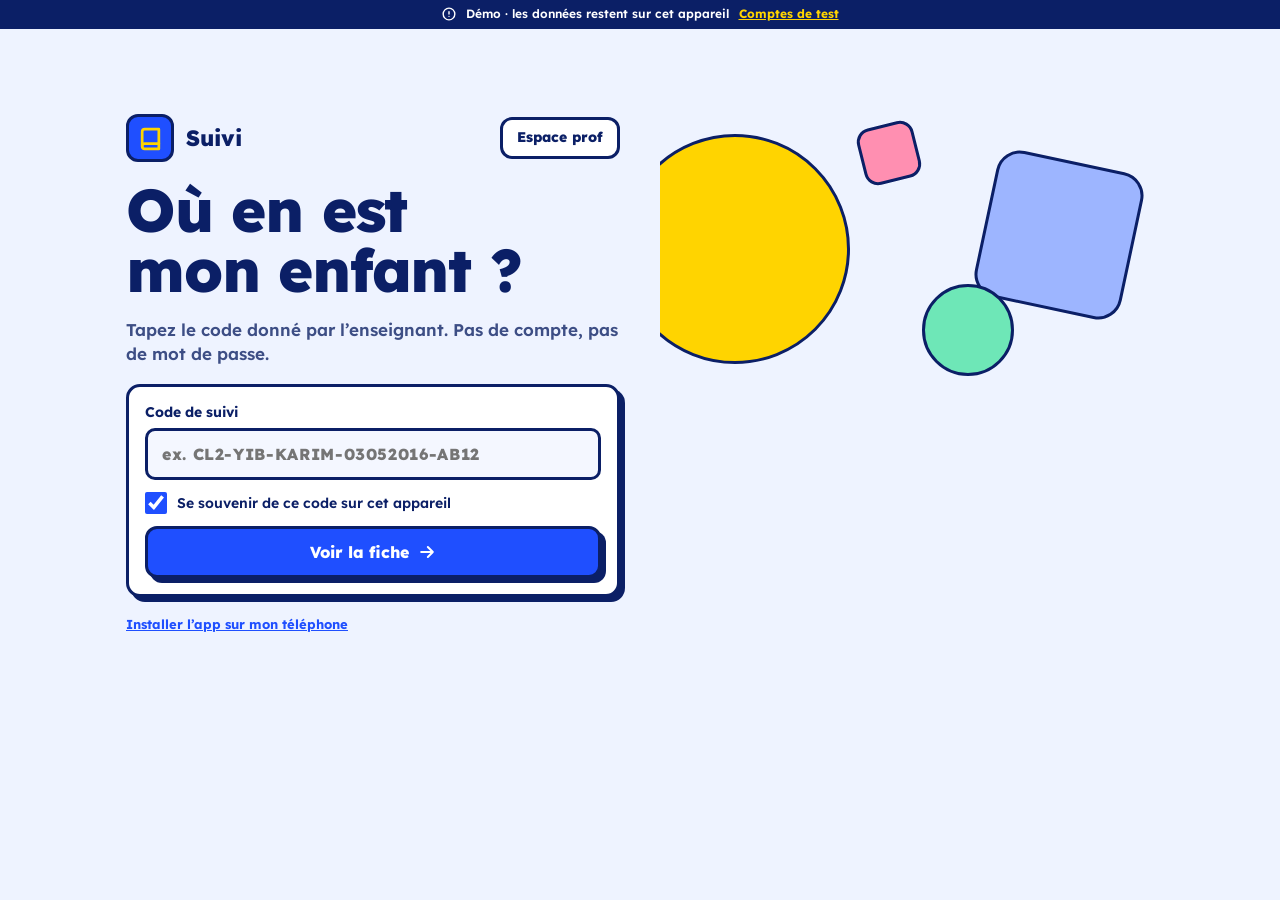
==== index.html @ a9c4bb25 "Première version de l'app Suivi (PWA, thème Pastille Pop) - Comptes : administrateur (crée les profs" ====
<!doctype html>
<html lang="fr">
<head>
<meta charset="utf-8">
<meta name="viewport" content="width=device-width, initial-scale=1, viewport-fit=cover">
<title>Suivi</title>
<meta name="description" content="Suivi pédagogique : Coran, Langue & Religion, assiduité. Les parents consultent la fiche avec un simple code.">
<meta name="theme-color" content="#1F4FFF">
<meta name="apple-mobile-web-app-capable" content="yes">
<meta name="apple-mobile-web-app-status-bar-style" content="default">
<meta name="apple-mobile-web-app-title" content="Suivi">
<link rel="manifest" href="manifest.webmanifest">
<link rel="icon" href="icons/icon-192.png">
<link rel="apple-touch-icon" href="icons/apple-touch-icon.png">
<link rel="preconnect" href="https://fonts.googleapis.com">
<link rel="preconnect" href="https://fonts.gstatic.com" crossorigin>
<link href="https://fonts.googleapis.com/css2?family=Lexend:wght@400;500;600;700;800&display=swap" rel="stylesheet">
<link rel="stylesheet" href="css/app.css">
</head>
<body>
<div id="app"><div class="page"><p>Chargement…</p></div></div>
<noscript><div class="page"><p>Cette application a besoin de JavaScript.</p></div></noscript>
<script type="module" src="js/app.js"></script>
</body>
</html>
---- css/app.css ----
/* Suivi — thème C5 « Pastille Pop » */
:root{
  --ink:#0B1F66; --muted:#3D4E85; --primary:#1F4FFF; --onprimary:#FFFFFF;
  --yellow:#FFD400; --blue2:#9DB5FF; --pink:#FF8FB1; --mint:#6EE7B7;
  --surface:#FFFFFF; --field:#F4F7FF; --bg:#EEF3FF; --hi:#FFF6BF; --neutral:#EEF2FF;
  --present:#6EE7B7; --onpresent:#053B2A; --absent:#FF5A5F; --onabsent:#2B0001; --prev:#FFD400; --onprev:#0B1F66;
  --v:#1F4FFF; --onv:#FFFFFF; --c:#FFD400; --onc:#0B1F66; --n:#EEF2FF; --onn:#3D4E85;
  --bw:3px; --sh:5px 5px 0 var(--ink); --r:14px; --rb:12px; --ri:10px;
  --font:'Lexend',system-ui,-apple-system,'Segoe UI',sans-serif;
}
*{box-sizing:border-box}
html{-webkit-text-size-adjust:100%}
body{margin:0;font-family:var(--font);color:var(--ink);background:var(--bg);font-size:16px;line-height:1.4;min-height:100dvh}
a{color:var(--primary);font-weight:700}
a:hover{color:var(--ink)}
button,input,select,textarea{font:inherit;color:inherit}
:focus-visible{outline:3px solid var(--primary);outline-offset:2px}
h1,h2,h3{margin:0;letter-spacing:-.02em;font-weight:800}
h1{font-size:30px;line-height:1.1}
h2{font-size:21px}
h3{font-size:17px}
p{margin:0}
.mut{color:var(--muted)}
.small{font-size:13px}
.tiny{font-size:12px}
.b{font-weight:800}
.center{text-align:center}
.hide{display:none!important}
.sr{position:absolute;width:1px;height:1px;overflow:hidden;clip:rect(0 0 0 0);white-space:nowrap}

/* layout */
.page{max-width:1100px;margin:0 auto;padding:18px 16px 120px;display:flex;flex-direction:column;gap:16px}
.page.narrow{max-width:560px}
.row{display:flex;align-items:center;gap:12px}
.row.wrap{flex-wrap:wrap}
.row.between{justify-content:space-between}
.col{display:flex;flex-direction:column;gap:12px}
.grow{flex:1 1 auto;min-width:0}
.grid2{display:grid;grid-template-columns:repeat(2,minmax(0,1fr));gap:14px}
.grid3{display:grid;grid-template-columns:repeat(3,minmax(0,1fr));gap:10px}
.gridauto{display:grid;grid-template-columns:repeat(auto-fill,minmax(230px,1fr));gap:16px}
@media(max-width:520px){.grid2.stack{grid-template-columns:1fr}}

/* cards & buttons */
.ck{background:var(--surface);border:var(--bw) solid var(--ink);border-radius:var(--r);box-shadow:var(--sh)}
.ck.flat{box-shadow:none}
.pad{padding:16px}
.btn,.btn2,.btnd{min-height:52px;border:var(--bw) solid var(--ink);border-radius:var(--rb);font-size:16px;font-weight:800;cursor:pointer;display:inline-flex;align-items:center;justify-content:center;gap:8px;padding:0 20px;text-decoration:none;white-space:nowrap;transition:transform .06s,box-shadow .06s}
.btn{background:var(--primary);color:var(--onprimary);box-shadow:var(--sh)}
.btn2{background:var(--surface);color:var(--ink)}
.btnd{background:var(--surface);color:var(--ink);border-color:var(--absent)}
.btn:active{transform:translate(3px,3px);box-shadow:2px 2px 0 var(--ink)}
.btn:hover,.btn2:hover{color:inherit}
.btn:hover{color:var(--onprimary)}
.btn.y{background:var(--yellow);color:var(--ink)}
.full{width:100%}
.sm{min-height:42px;font-size:14px;padding:0 14px}
.ib{width:44px;height:44px;border-radius:999px;border:var(--bw) solid var(--ink);background:var(--surface);color:var(--ink);display:inline-flex;align-items:center;justify-content:center;cursor:pointer;flex-shrink:0;padding:0;text-decoration:none}
.ib.sm{width:38px;height:38px;min-height:0}
.pill{display:inline-flex;align-items:center;gap:6px;font-size:12px;font-weight:800;padding:4px 10px;border-radius:999px;white-space:nowrap;border:2px solid var(--ink)}
.av{border-radius:999px;border:var(--bw) solid var(--ink);display:inline-flex;align-items:center;justify-content:center;font-weight:800;flex-shrink:0;color:var(--ink)}
.sep{height:1px;background:var(--neutral);border:0;margin:0}

/* forms */
label.lbl,.lbl{font-size:14px;font-weight:700;display:block;margin-bottom:6px}
.inp{width:100%;min-height:52px;border:var(--bw) solid var(--ink);border-radius:var(--ri);background:var(--field);padding:0 14px;font-size:16px;font-weight:600;min-width:0}
textarea.inp{padding:12px 14px;min-height:96px;resize:vertical;line-height:1.45}
.inp[aria-invalid="true"]{border-color:var(--absent);background:#FFF1F1}
.check{display:flex;align-items:center;gap:10px;font-size:14px;font-weight:600;cursor:pointer}
.check input{width:22px;height:22px;accent-color:var(--primary);margin:0}
.field{display:flex;flex-direction:column}
.hint{font-size:12px;color:var(--muted);margin-top:4px;font-weight:600}
.err{background:#FFF1F1;border:var(--bw) solid var(--absent);border-radius:var(--r);padding:12px 14px;font-weight:700;font-size:14px}

/* segmented */
.seg{display:flex;gap:4px;padding:4px;border:var(--bw) solid var(--ink);border-radius:var(--r);background:var(--surface)}
.seg button,.seg a{flex:1 1 0;min-height:42px;border:0;border-radius:var(--ri);background:transparent;font-weight:800;font-size:14px;cursor:pointer;color:var(--ink);text-decoration:none;display:flex;align-items:center;justify-content:center;padding:0 8px;white-space:nowrap}
.seg .on{background:var(--ink);color:#fff}

/* top bar */
.top{display:flex;align-items:center;gap:12px;padding-top:6px}
.top .grow h1{font-size:26px}
.logo{width:44px;height:44px;border-radius:12px;background:var(--primary);border:var(--bw) solid var(--ink);display:inline-flex;align-items:center;justify-content:center;color:var(--yellow);flex-shrink:0}
.demo{background:var(--ink);color:#fff;font-size:12px;font-weight:600;padding:6px 14px;display:flex;gap:10px;justify-content:center;align-items:center;flex-wrap:wrap}
.demo a{color:var(--yellow)}

/* prof shell */
.shell{display:flex;min-height:calc(100dvh - 30px)}
.side{display:none}
.tabbar{position:fixed;left:0;right:0;bottom:0;z-index:20;background:var(--surface);border-top:var(--bw) solid var(--ink);display:flex;justify-content:space-around;padding:6px 4px calc(8px + env(safe-area-inset-bottom))}
.tabbar a{display:flex;flex-direction:column;align-items:center;gap:2px;font-size:11px;font-weight:700;color:var(--muted);text-decoration:none;min-width:60px}
.tabbar a span{display:flex;padding:3px 14px;border-radius:999px}
.tabbar a.on{color:var(--ink);font-weight:800}
.tabbar a.on span{background:var(--yellow)}
.main{flex:1 1 auto;min-width:0}
@media(min-width:960px){
  .side{display:flex;flex-direction:column;gap:6px;width:264px;flex-shrink:0;background:var(--surface);border-right:var(--bw) solid var(--ink);padding:22px 16px;position:sticky;top:0;height:100dvh;overflow:auto}
  .side .nav{display:flex;align-items:center;gap:10px;min-height:46px;padding:0 14px;border-radius:var(--rb);border:var(--bw) solid transparent;text-decoration:none;font-weight:800;color:var(--ink)}
  .side .nav.on{background:var(--yellow);border-color:var(--ink)}
  .side .sub{display:flex;align-items:center;gap:10px;min-height:36px;padding:0 14px;text-decoration:none;font-weight:600;font-size:14px;color:var(--ink)}
  .tabbar{display:none}
  .page{padding:30px 36px 60px}
  h1{font-size:34px}
}

/* lists */
.list{display:flex;flex-direction:column}
.li{display:flex;align-items:center;gap:12px;padding:10px 0;border-bottom:2px solid var(--neutral);text-decoration:none;color:var(--ink)}
.li:last-child{border-bottom:0}
a.li:hover{color:var(--primary)}
.tile{padding:16px;display:flex;flex-direction:column;justify-content:space-between;gap:10px;min-height:150px;text-decoration:none;color:var(--ink)}
.tile:hover{color:var(--ink);transform:translate(-1px,-1px)}
.tile .big{font-size:40px;font-weight:800;line-height:1}
.stat{padding:12px 10px;text-align:center}
.stat .v{font-size:26px;font-weight:800;line-height:1.1}
.stat .l{font-size:12px;font-weight:700}

/* mushaf */
.mushaf{display:grid;grid-template-columns:repeat(auto-fill,minmax(46px,1fr));gap:6px}
.mushaf button,.mushaf div{height:46px;border-radius:10px;border:2px solid transparent;font-weight:800;font-size:14px;display:flex;align-items:center;justify-content:center;cursor:pointer;padding:0}
.s-v{background:var(--v);color:var(--onv)}
.s-c{background:var(--c);color:var(--onc);border-color:var(--ink)!important;border-width:3px!important}
.s-n{background:var(--n);color:var(--onn)}
.legend{display:flex;gap:14px;flex-wrap:wrap;font-size:12px;font-weight:700}
.legend span{display:inline-flex;align-items:center;gap:6px}
.legend i{width:16px;height:16px;border-radius:5px;display:inline-block}
.bar{height:16px;border:var(--bw) solid var(--ink);border-radius:999px;overflow:hidden;background:var(--surface)}
.bar i{display:block;height:100%;background:var(--v)}

/* appel */
.appel-row{display:flex;align-items:center;gap:8px;padding:8px 8px 8px 14px}
.st-btn{width:48px;height:48px;border-radius:999px;border:var(--bw) solid var(--ink);background:var(--surface);color:var(--ink);display:inline-flex;align-items:center;justify-content:center;cursor:pointer;padding:0;flex-shrink:0}
.st-btn.on-P{background:var(--present);color:var(--onpresent)}
.st-btn.on-A{background:var(--absent);color:var(--onabsent)}
.st-btn.on-E{background:var(--prev);color:var(--onprev)}
@media(min-width:700px){.st-btn{width:auto;padding:0 16px;border-radius:var(--rb);gap:6px}.st-btn .lab{display:inline}}
.st-btn .lab{display:none;font-weight:800;font-size:14px}

/* notes / thread */
.thread{display:flex;flex-direction:column;gap:10px}
.msg{background:var(--hi);border:2px solid var(--ink);border-radius:14px 14px 14px 4px;padding:10px 12px;display:flex;flex-direction:column;gap:6px;max-width:100%}
.msg .meta{font-size:12px;font-weight:700;color:var(--muted);display:flex;justify-content:space-between;gap:8px;align-items:center}
.msg audio{width:100%;height:40px}
.msg .txt{white-space:pre-wrap;font-size:15px;font-weight:500;overflow-wrap:anywhere}
.composer{display:flex;flex-direction:column;gap:10px}
.rec{display:flex;align-items:center;gap:10px;font-weight:800;font-size:14px}
.rec .dot{width:12px;height:12px;border-radius:99px;background:var(--absent);animation:blink 1s infinite}
.mic.on{background:var(--absent);color:var(--onabsent)}
@keyframes blink{50%{opacity:.2}}

/* modal */
.modal{position:fixed;inset:0;z-index:50;background:rgba(11,31,102,.45);display:flex;align-items:flex-end;justify-content:center}
.sheet{background:var(--surface);border:var(--bw) solid var(--ink);border-bottom:0;border-radius:22px 22px 0 0;width:100%;max-width:620px;max-height:92dvh;overflow:auto;padding:14px 18px calc(22px + env(safe-area-inset-bottom));display:flex;flex-direction:column;gap:14px}
.sheet .handle{width:48px;height:5px;border-radius:3px;background:var(--muted);align-self:center;flex-shrink:0}
@media(min-width:700px){.modal{align-items:center}.sheet{border-radius:20px;border-bottom:var(--bw) solid var(--ink);box-shadow:var(--sh)}.sheet .handle{display:none}}
.toast{position:fixed;left:50%;bottom:96px;transform:translateX(-50%);z-index:60;background:var(--ink);color:#fff;padding:12px 18px;border-radius:12px;font-weight:700;font-size:14px;box-shadow:4px 4px 0 var(--yellow);max-width:90vw}
@media(min-width:960px){.toast{bottom:30px}}

/* public home */
.hero{position:relative;height:250px;overflow:hidden}
.hero i{position:absolute;border:var(--bw) solid var(--ink);display:block}
@media(min-width:960px){.home-grid{display:grid;grid-template-columns:1fr 1fr;gap:40px;align-items:center;min-height:70dvh}.hero{height:520px}}
.code{font-weight:800;letter-spacing:.04em;overflow-wrap:anywhere}
.fiche-tabs{position:fixed;left:0;right:0;bottom:0;z-index:20}
@media(min-width:960px){.fiche-tabs{position:static;border:var(--bw) solid var(--ink)!important;border-radius:var(--r);box-shadow:var(--sh)}}
.desk{display:none!important}
@media(min-width:960px){.desk{display:flex!important}}
input:checked + .swatch{outline:4px solid var(--ink);outline-offset:3px}
input:focus-visible + .swatch{outline:3px solid var(--primary);outline-offset:3px}
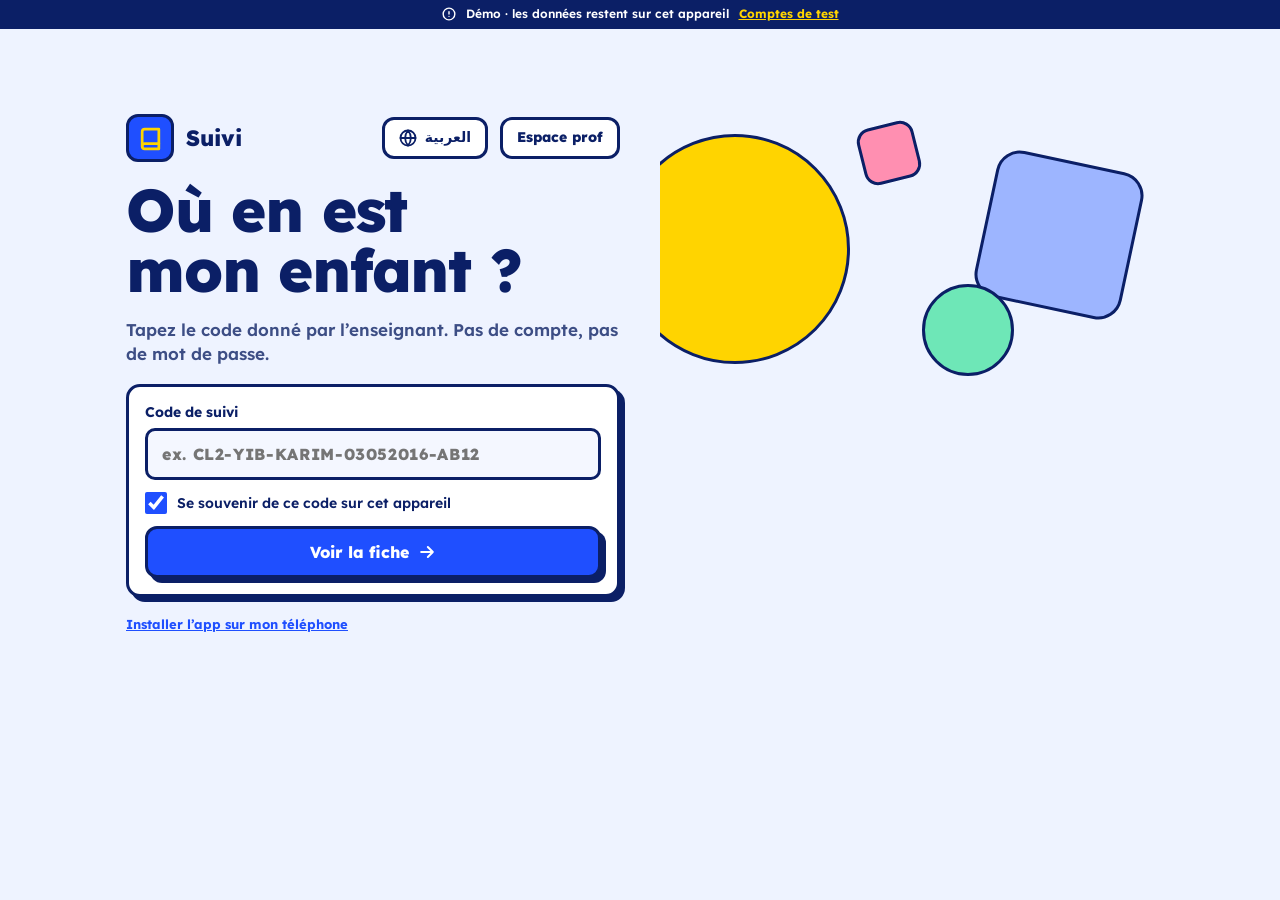
==== commit 2dcc2c44: "Admin super-prof, messages de la direction, import Excel, arabe, âge - L'admin voit et gère toutes l" ====
--- a/index.html
+++ b/index.html
@@ -14,7 +14,7 @@
 <link rel="apple-touch-icon" href="icons/apple-touch-icon.png">
 <link rel="preconnect" href="https://fonts.googleapis.com">
 <link rel="preconnect" href="https://fonts.gstatic.com" crossorigin>
-<link href="https://fonts.googleapis.com/css2?family=Lexend:wght@400;500;600;700;800&display=swap" rel="stylesheet">
+<link href="https://fonts.googleapis.com/css2?family=Lexend:wght@400;500;600;700;800&family=Cairo:wght@500;600;700;800&display=swap" rel="stylesheet">
 <link rel="stylesheet" href="css/app.css">
 </head>
 <body>
--- a/css/app.css
+++ b/css/app.css
@@ -167,3 +167,14 @@
 @media(min-width:960px){.desk{display:flex!important}}
 input:checked + .swatch{outline:4px solid var(--ink);outline-offset:3px}
 input:focus-visible + .swatch{outline:3px solid var(--primary);outline-offset:3px}
+
+/* ---------- arabe (de droite à gauche) ---------- */
+[dir="rtl"]{--sh:-5px 5px 0 var(--ink);--font:'Lexend','Cairo',system-ui,sans-serif}
+[dir="rtl"] body{font-family:'Cairo','Lexend',system-ui,sans-serif}
+[dir="rtl"] .fl{transform:scaleX(-1)}
+[dir="rtl"] .btn:active{transform:translate(-3px,3px);box-shadow:-2px 2px 0 var(--ink)}
+[dir="rtl"] .msg{border-radius:14px 14px 4px 14px}
+[dir="rtl"] .toast{box-shadow:-4px 4px 0 var(--yellow)}
+[dir="rtl"] h1,[dir="rtl"] h2,[dir="rtl"] h3{letter-spacing:0}
+.code,input.code,#code{direction:ltr;unicode-bidi:isolate}
+[dir="rtl"] input.code,[dir="rtl"] #code{text-align:right}
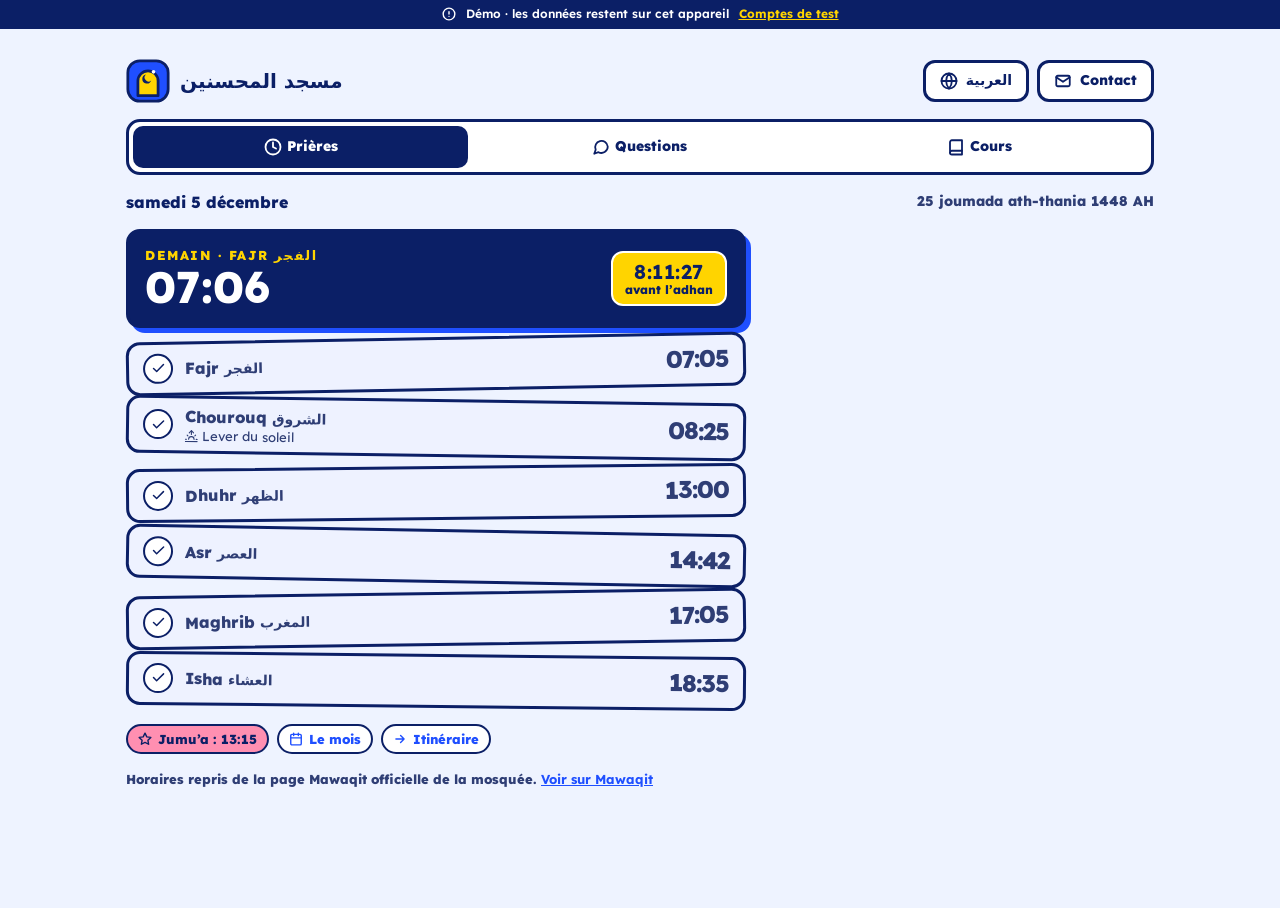
==== commit 46577b53: "Espace interne : thème Q (style Qonto) + Compta B, Élèves B, Appel A, Cotisations B - css/q.css : th" ====
--- a/index.html
+++ b/index.html
@@ -16,6 +16,8 @@
 <link rel="preconnect" href="https://fonts.gstatic.com" crossorigin>
 <link href="https://fonts.googleapis.com/css2?family=Lexend:wght@400;500;600;700;800&family=Cairo:wght@500;600;700;800&display=swap" rel="stylesheet">
 <link rel="stylesheet" href="css/app.css">
+<link href="https://fonts.googleapis.com/css2?family=Inter:wght@400;500;600;700&display=swap" rel="stylesheet">
+<link rel="stylesheet" href="css/q.css">
 </head>
 <body>
 <div id="app"><div class="page"><p>Chargement…</p></div></div>
--- a/css/app.css
+++ b/css/app.css
@@ -1,6 +1,6 @@
 /* Suivi — thème C5 « Pastille Pop » */
 :root{
-  --ink:#0B1F66; --muted:#3D4E85; --primary:#1F4FFF; --onprimary:#FFFFFF;
+  --ink:#0B1F66; --muted:#2F3E75; --primary:#1F4FFF; --onprimary:#FFFFFF;
   --yellow:#FFD400; --blue2:#9DB5FF; --pink:#FF8FB1; --mint:#6EE7B7;
   --surface:#FFFFFF; --field:#F4F7FF; --bg:#EEF3FF; --hi:#FFF6BF; --neutral:#EEF2FF;
   --present:#6EE7B7; --onpresent:#053B2A; --absent:#FF5A5F; --onabsent:#2B0001; --prev:#FFD400; --onprev:#0B1F66;
@@ -178,3 +178,274 @@
 [dir="rtl"] h1,[dir="rtl"] h2,[dir="rtl"] h3{letter-spacing:0}
 .code,input.code,#code{direction:ltr;unicode-bidi:isolate}
 [dir="rtl"] input.code,[dir="rtl"] #code{text-align:right}
+.btn:disabled{opacity:.4;cursor:not-allowed;box-shadow:none;transform:none}
+
+/* planning des locaux */
+.lt-wrap{overflow-x:auto;-webkit-overflow-scrolling:touch}
+.lt{border-collapse:separate;border-spacing:3px;width:100%;min-width:max-content}
+.lt th{font-size:12px;font-weight:800;padding:4px 6px;text-align:center;white-space:nowrap}
+.lt thead th{position:sticky;top:0;background:var(--surface)}
+.lt .lt-h{position:sticky;left:0;background:var(--surface);text-align:right;vertical-align:top;font-size:11px;color:var(--muted);min-width:38px;padding:0 6px 0 0;transform:translateY(-7px)}
+.lt td{min-width:96px;height:18px;border-radius:6px;padding:0}
+.lt-free{background:#D6F8EA}
+.lt-busy{background:var(--absent);color:var(--onabsent);border:2px solid var(--ink)}
+.lt-conf{background:repeating-linear-gradient(45deg,var(--absent) 0 8px,var(--yellow) 8px 16px)}
+.lt-btn{all:unset;box-sizing:border-box;display:flex;flex-direction:column;gap:2px;width:100%;height:100%;padding:4px 6px;cursor:pointer;font-size:12px;line-height:1.2}
+.lt-btn:focus-visible{outline:3px solid var(--primary)}
+/* barre de progression (cotisations) */
+.prog{height:14px;border:var(--bw) solid var(--ink);border-radius:999px;background:var(--surface);overflow:hidden}
+.prog span{display:block;height:100%;background:var(--present)}
+
+/* espace public : prières */
+.pub{padding-bottom:120px}
+.prayers{display:grid;grid-template-columns:repeat(3,1fr);gap:10px}
+@media(min-width:760px){.prayers{grid-template-columns:repeat(6,1fr)}}
+.pr{display:flex;flex-direction:column;align-items:center;gap:2px;padding:12px 6px;text-align:center}
+.pr .pt{font-size:26px;font-weight:800;line-height:1.1}
+.pr.on{background:var(--yellow)}
+.pr.sun{background:var(--neutral)}
+
+/* comptes : choix du rôle */
+.seg label{display:flex}
+.rolebtn{flex:1;display:flex;align-items:center;justify-content:center;min-height:42px;border-radius:var(--ri);font-weight:800;font-size:14px;cursor:pointer;padding:0 8px;text-align:center}
+.seg input:checked + .rolebtn{background:var(--ink);color:#fff}
+.seg input:focus-visible + .rolebtn{outline:3px solid var(--primary)}
+/* espace comptabilité */
+.compta .side .nav.on{background:var(--mint)}
+.compta .tabbar a.on span{background:var(--mint)}
+.grid4{display:grid;grid-template-columns:repeat(2,1fr);gap:12px}
+@media(min-width:900px){.grid4{grid-template-columns:repeat(4,1fr)}}
+.kpi{font-size:26px;font-weight:800;line-height:1.1}
+.hbar{height:12px;border-radius:999px;background:var(--neutral);overflow:hidden}
+.hbar span{display:block;height:100%;border-radius:999px}
+.dot{display:inline-block;width:12px;height:12px;border-radius:4px;vertical-align:-1px}
+.tbl{width:100%;border-collapse:collapse;font-size:14px}
+.tbl th{text-align:start;padding:8px 10px;background:var(--neutral);font-size:13px}
+.tbl td{padding:8px 10px;border-top:2px solid var(--neutral)}
+.pos{color:#0A7A50}.neg{color:#C0262C}
+@media print{.side,.tabbar,.demo,button,.seg{display:none!important}.page{padding:0!important}.ck{box-shadow:none!important}}
+
+/* petits écrans : rien ne doit dépasser */
+.seg label{flex:1 1 0;min-width:0}
+.rolebtn{white-space:normal;line-height:1.15;padding:4px 6px}
+.grid4>*,.grid3>*,.grid2>*,.gridauto>*{min-width:0}
+.kpi{font-size:clamp(18px,5.6vw,26px);overflow-wrap:anywhere}
+.ck{min-width:0}
+.li{min-width:0}
+.li .grow{min-width:0;overflow-wrap:anywhere}
+.tbl td,.tbl th{white-space:nowrap}
+.tbl td:nth-child(3){white-space:normal}
+@media(max-width:420px){.page{padding-left:12px;padding-right:12px}.grid4{gap:8px}.grid3{gap:8px}}
+.kpis{display:grid;grid-template-columns:repeat(auto-fit,minmax(150px,1fr));gap:12px}
+@media(max-width:420px){.kpis{grid-template-columns:repeat(2,minmax(0,1fr));gap:8px}}
+.tbl td:first-child{white-space:normal}
+
+@media(max-width:420px){.seg.roles{flex-direction:column}.hide-sm{display:none}}
+.btn2.on-pill{background:var(--yellow)}
+
+/* emploi du temps des salles : export PDF */
+@media print{
+  .noprint{display:none!important}
+  .pdf .lt-card{break-inside:avoid;page-break-inside:avoid;margin-bottom:10px}
+  .lt-wrap{overflow:visible!important}
+  .lt td,.lt th{-webkit-print-color-adjust:exact;print-color-adjust:exact}
+  .lt-free{background:#FFFFFF!important;border:1px solid #D5DCF2}
+  .lt-busy{-webkit-print-color-adjust:exact;print-color-adjust:exact}
+  body{background:#FFFFFF}
+  .pdf{padding:0!important;gap:8px!important}
+  .pdf .ck{box-shadow:none!important;padding:8px 10px!important;border-width:2px!important}
+  .pdf .lt{border-spacing:1px;table-layout:fixed;width:100%;min-width:0}
+  .pdf .lt td{height:9px;min-width:0}
+  .pdf .lt th{font-size:9px;padding:1px 3px}
+  .pdf .lt .lt-h{font-size:8px;transform:translateY(-5px)}
+  .pdf .lt-btn{font-size:8px;padding:1px 3px;gap:0}
+  .pdf h2{font-size:15px}
+  .pdf .pill{font-size:9px;padding:1px 6px}
+}
+
+/* emploi du temps « agenda » (salles) */
+.cal-wrap{overflow-x:auto;-webkit-overflow-scrolling:touch}
+.cal{display:flex;min-width:max-content;width:100%}
+.cal-col{flex:1 1 0;min-width:92px;display:flex;flex-direction:column}
+.cal-axcol{flex:0 0 40px;min-width:40px}
+.cal-head{height:30px;display:flex;align-items:center;justify-content:center;font-weight:800;font-size:13px;border-bottom:var(--bw) solid var(--ink);white-space:nowrap;padding:0 4px}
+.cal-axis{position:relative}
+.cal-axis span{position:absolute;right:6px;transform:translateY(-50%);font-size:11px;font-weight:700;color:var(--muted)}
+.cal-axis span:first-child{transform:none}
+.cal-body{position:relative;border-inline-start:2px solid var(--neutral);background-image:linear-gradient(to bottom,var(--neutral) 1.5px,transparent 1.5px);background-color:var(--surface)}
+.cal-col:last-child .cal-body{border-inline-end:2px solid var(--neutral)}
+.cal-ev{all:unset;box-sizing:border-box;position:absolute;left:4px;right:4px;border:2.5px solid var(--ink);border-radius:10px;padding:3px 6px;display:flex;flex-direction:column;gap:1px;font-size:12px;line-height:1.15;overflow:hidden;box-shadow:2px 2px 0 var(--ink);cursor:pointer;color:var(--ink)}
+div.cal-ev{cursor:default}
+.cal-ev:focus-visible{outline:3px solid var(--primary)}
+.cal-t{font-size:11px;font-weight:600}
+@media print{
+  .pdf .cal-head{height:18px;font-size:9px;border-bottom-width:1.5px}
+  .pdf .cal-col{min-width:0}
+  .pdf .cal{min-width:0}
+  .pdf .cal-axcol{flex-basis:26px;min-width:26px}
+  .pdf .cal-axis span{font-size:7px;right:3px}
+  .pdf .cal-ev{font-size:8px;padding:1px 3px;border-width:1.5px;border-radius:5px;box-shadow:none;left:2px;right:2px;-webkit-print-color-adjust:exact;print-color-adjust:exact}
+  .pdf .cal-t{font-size:7px}
+  .pdf .cal-body{-webkit-print-color-adjust:exact;print-color-adjust:exact}
+}
+
+/* Prières · design T3 : la journée en bandes */
+.pt3-stack{display:flex;flex-direction:column;gap:9px}
+.pt3{display:flex;align-items:center;gap:12px;border:var(--bw) solid var(--ink);border-radius:14px;box-shadow:5px 5px 0 var(--ink);padding:11px 14px;transform:rotate(var(--rot,0deg))}
+.pt3 .pt3-n{font-size:19px;line-height:1.1}
+.pt3-t{font-size:24px;font-weight:800;letter-spacing:-1px}
+.pt3-t.big{font-size:32px}
+.pt3.past{background:var(--neutral);color:var(--muted);box-shadow:none;padding:7px 14px}
+.pt3-chk{width:30px;height:30px;flex:none;border-radius:999px;background:var(--surface);border:2.5px solid var(--ink);display:flex;align-items:center;justify-content:center;color:var(--ink);box-sizing:border-box}
+.pt3-next{background:var(--ink);color:#fff;border:var(--bw) solid var(--ink);border-radius:14px;box-shadow:5px 5px 0 var(--primary);padding:14px 16px;transform:rotate(var(--rot,0deg))}
+.pt3-big{font-size:44px;font-weight:800;line-height:1.05}
+.pt3-cd{flex:none;display:flex;flex-direction:column;align-items:center;background:var(--yellow);color:var(--ink);border:2.5px solid #fff;border-radius:12px;padding:8px 12px;text-align:center;line-height:1.1}
+.pt3-cd b{font-size:20px}.pt3-cd span{font-size:11px;font-weight:800}
+@media(min-width:760px){.pt3-stack{max-width:620px}}
+
+/* Questions · design Z1·I : la grande bulle + Fréquentes / Récentes */
+.qz-bubble{position:relative;background:var(--yellow);border:var(--bw) solid var(--ink);border-radius:26px;box-shadow:5px 5px 0 var(--ink);padding:18px;display:flex;flex-direction:column;gap:10px;margin-bottom:22px}
+.qz-h{font-size:24px;line-height:1.15;margin:0}
+.qz-bubble textarea{background:#fff}
+.btn.ink{background:var(--ink);color:#fff}
+.qz-tail{position:absolute;left:40px;bottom:-28px}
+[dir=rtl] .qz-tail{left:auto;right:40px;transform:scaleX(-1)}
+.qz-who{display:flex;align-items:center;gap:8px;margin:-18px 0 0 92px}
+[dir=rtl] .qz-who{margin:-18px 92px 0 0}
+.qz-tabs{display:flex;align-items:baseline;gap:16px;margin-top:6px}
+.qz-tabs a{font-size:20px;font-weight:800;color:#9AA6CC;text-decoration:none}
+.qz-tabs a.on{font-size:26px;color:var(--ink)}
+.qz-list{padding:2px 14px;display:flex;flex-direction:column}
+.qz-item{border-top:2px solid var(--neutral)}.qz-item:first-child{border-top:0}
+.qz-item summary{list-style:none;display:flex;gap:10px;align-items:flex-start;padding:11px 2px;cursor:pointer}
+.qz-item summary::-webkit-details-marker{display:none}
+.qz-q{font-size:15px;line-height:1.3}
+.qz-chev{margin-top:14px;display:flex;transition:transform .15s}
+.qz-item[open] .qz-chev{transform:rotate(90deg)}
+.qz-a{padding:0 2px 12px;white-space:pre-wrap;font-weight:500;line-height:1.5;color:var(--muted)}
+@media(min-width:760px){.qz-bubble{max-width:560px}.qz-h{font-size:30px}}
+.up{text-transform:uppercase}
+[dir=rtl] .up{text-transform:none}
+
+/* Cours · design W1 « Mon suivi » */
+.w1-grid{align-items:start!important;min-height:0!important}
+.w1-card{position:relative;overflow:hidden;background:var(--primary);color:#fff;border:var(--bw) solid var(--ink);border-radius:14px;box-shadow:5px 5px 0 var(--ink);padding:16px;display:flex;flex-direction:column;gap:12px}
+.w1-h{font-size:23px;line-height:1.15;margin:0;color:#fff}
+.w1-blob{position:absolute;right:-26px;top:-24px;width:110px;height:110px;pointer-events:none}
+[dir=rtl] .w1-blob{right:auto;left:-26px}
+.w1-blob i{position:absolute;border:3px solid var(--ink);box-sizing:border-box}
+.w1-blob i:first-child{width:72px;height:72px;border-radius:999px;background:var(--mint);right:27px;top:27px}
+.w1-blob i:last-child{width:44px;height:44px;border-radius:12px;background:var(--pink);right:0;top:0;transform:rotate(14deg)}
+.w1-in{position:relative;background:#fff!important;color:var(--ink);box-shadow:3px 3px 0 var(--ink);font-family:ui-monospace,Menlo,monospace;font-size:16px}
+.w1-check{position:relative;color:#fff;font-weight:700}.w1-check input{accent-color:var(--yellow)}
+.w1-err{position:relative;display:flex;gap:8px;align-items:center;background:var(--pink);color:var(--ink);border:2.5px solid var(--ink);border-radius:12px;padding:8px 10px;font-size:13px;font-weight:800}
+.btn.y{position:relative;background:var(--yellow);color:var(--ink)}
+.w1-c{display:flex;gap:12px;align-items:center;background:var(--surface);border:var(--bw) solid var(--ink);border-radius:14px;padding:10px 12px}
+.w1-ic{width:44px;height:44px;flex:none;border-radius:12px;border:var(--bw) solid var(--ink);display:flex;align-items:center;justify-content:center;box-sizing:border-box}
+@media(min-width:960px){.w1-h{font-size:30px}}
+.cd{font-variant-numeric:tabular-nums;letter-spacing:.5px}
+
+/* Demandes d’inscription */
+.dm-set{border:var(--bw) solid var(--ink);margin:0;gap:10px}
+.dm-set legend{padding:0 6px;font-size:16px}
+.dm-opts{display:flex;flex-direction:column;gap:8px}
+.dm-opts.two{flex-direction:row}.dm-opts.two .dm-opt{flex:1}
+.dm-opt{display:flex;align-items:center;gap:10px;border:2.5px solid var(--ink);border-radius:12px;padding:10px 12px;background:var(--surface);cursor:pointer;min-height:44px;box-sizing:border-box}
+.dm-opt input{width:20px;height:20px;accent-color:var(--primary);flex:none}
+.dm-opt:has(input:checked){background:var(--yellow);box-shadow:3px 3px 0 var(--ink)}
+.dm-ok{align-items:center;text-align:center;gap:12px}
+.dm-okic{width:64px;height:64px;border-radius:999px;background:var(--mint);border:var(--bw) solid var(--ink);display:flex;align-items:center;justify-content:center;box-shadow:4px 4px 0 var(--ink)}
+@media(min-width:760px){.dm-form{max-width:640px}}
+
+/* ===== Espace équipe : même style que l'espace public ===== */
+.hero2{background:var(--ink);color:#fff;border:var(--bw) solid var(--ink);border-radius:14px;box-shadow:5px 5px 0 var(--hs,var(--primary));padding:14px 16px;display:flex;flex-direction:column;gap:10px}
+.hero-l{color:var(--yellow);letter-spacing:1.5px;text-transform:uppercase}[dir=rtl] .hero-l{text-transform:none}
+.hero-big{font-size:30px;font-weight:800;line-height:1.1}
+.hero-s{color:var(--blue2)}
+.hero-chip{flex:none;display:flex;flex-direction:column;align-items:center;background:var(--yellow);color:var(--ink);border:2.5px solid #fff;border-radius:12px;padding:8px 12px;text-align:center;line-height:1.1}
+.hero-chip b{font-size:18px}.hero-chip span{font-size:11px;font-weight:800}
+.hero2 .btn,.hero2 .btn2{border-color:#fff}.hero2 .btn2{background:transparent;color:#fff}
+.hero-bar{height:10px;border-radius:999px;background:#2B3F86;overflow:hidden}.hero-bar span{display:block;height:100%;background:var(--yellow)}
+.bds{display:flex;flex-direction:column;gap:9px}
+.bd{display:flex;align-items:center;gap:12px;border:var(--bw) solid var(--ink);border-radius:14px;box-shadow:5px 5px 0 var(--ink);padding:11px 14px;transform:rotate(var(--rot,0deg));color:var(--ink);text-decoration:none}
+a.bd:hover{color:var(--ink);transform:rotate(var(--rot,0deg)) translate(-1px,-1px)}
+.bd-t{font-size:18px;font-weight:800;line-height:1.15}
+.bd-r{font-size:20px;font-weight:800;white-space:nowrap}
+.bd-ic{width:40px;height:40px;flex:none;border-radius:12px;background:var(--surface);border:var(--bw) solid var(--ink);display:flex;align-items:center;justify-content:center;box-sizing:border-box}
+.bd.past{background:var(--neutral);color:var(--muted);box-shadow:none;padding:7px 14px}
+.bd-chk{width:28px;height:28px;flex:none;border-radius:999px;background:var(--surface);border:2.5px solid var(--ink);display:flex;align-items:center;justify-content:center;color:var(--ink);box-sizing:border-box}
+.bd-pt{font-size:14px}.bd-ps{font-weight:700}
+.btabs{display:flex;align-items:baseline;gap:14px;flex-wrap:wrap}
+.btabs a{font-size:18px;font-weight:800;color:#9AA6CC;text-decoration:none}
+.btabs a.on{font-size:24px;color:var(--ink)}
+/* les segments de navigation (liens) deviennent des onglets en grands titres */
+.seg:not(.desk):has(> a){border:0;background:transparent;padding:0;gap:14px;flex-wrap:wrap;align-items:baseline;overflow:visible!important}
+.seg:not(.desk):has(> a) a{flex:0 0 auto;min-height:0;padding:0;font-size:17px;color:#9AA6CC;background:transparent!important}
+.seg:not(.desk):has(> a) a.on{font-size:23px;color:var(--ink)}
+/* toutes les zones d'écriture deviennent la bulle jaune */
+.composer.bubble{position:relative;background:var(--yellow);border:var(--bw) solid var(--ink);border-radius:24px;box-shadow:5px 5px 0 var(--ink);padding:14px;margin-bottom:20px}
+.composer.bubble::after{content:"";position:absolute;left:34px;bottom:-20px;width:26px;height:20px;background:var(--yellow);border-left:var(--bw) solid var(--ink);clip-path:polygon(0 0,100% 0,0 100%);border-bottom:0}
+.composer.bubble::before{content:"";position:absolute;left:34px;bottom:-23px;width:30px;height:23px;background:var(--ink);clip-path:polygon(0 0,100% 0,0 100%)}
+.composer.bubble textarea,.composer.bubble .inp{background:#fff}
+.composer.bubble .btn{background:var(--ink);color:#fff}
+.composer.bubble .btn2{background:#fff}
+/* carte bleue (formulaires de saisie) */
+.bcard{position:relative;overflow:hidden;background:var(--primary);color:#fff;border:var(--bw) solid var(--ink);border-radius:14px;box-shadow:5px 5px 0 var(--ink);padding:16px}
+.bcard .lbl,.bcard label{color:#fff}.bcard .hint{color:#DCE3FF}
+.bcard .inp,.bcard select,.bcard input,.bcard textarea{background:#fff;color:var(--ink)}
+.bcard input[type=checkbox]{accent-color:var(--yellow)}
+.bcard .btn{background:var(--yellow);color:var(--ink)}
+.bcard>*{position:relative}
+.bcard .w1-blob{position:absolute}
+/* en-tête de l'espace équipe (téléphone) */
+.ihead{display:flex;align-items:center;gap:10px;padding:14px 16px 0}
+.ihead .who{width:44px;height:44px;flex:none;border-radius:999px;border:var(--bw) solid var(--ink);display:flex;align-items:center;justify-content:center;font-weight:800;font-size:14px;box-sizing:border-box;text-decoration:none;color:var(--ink)}
+@media(min-width:960px){.ihead{display:none}}
+.wl{padding:2px 14px}
+/* titres de section en grand (comme « Fréquentes ») */
+.sec-t{font-size:24px;font-weight:800;line-height:1.1;margin:10px 0 -2px;display:flex;align-items:center;gap:8px}
+button.bd{border:var(--bw) solid var(--ink)}
+.bcard h2{color:#fff}
+/* lisibilité dans les cartes bleues : choix segmentés et textes secondaires */
+.bcard .seg label,.bcard .seg .rolebtn,.bcard .seg a,.bcard .seg button{color:var(--ink)}
+.bcard .seg input:checked + .rolebtn{background:var(--ink);color:#fff}
+.bcard .mut,.bcard .tiny.mut,.bcard .small.mut,.bcard .hint{color:#DCE3FF!important}
+.bcard .ck,.bcard .li{color:var(--ink)}
+.bcard .ck .mut,.bcard .li .mut{color:var(--muted)!important}
+.bcard a:not(.btn):not(.btn2){color:#fff}
+/* ===== Lisibilité (audit global) : tailles minimales, contrastes renforcés ===== */
+.small{font-size:14px}
+.tiny{font-size:13px}
+.hint{font-size:13px;color:var(--muted)}
+.pill{font-size:13px}
+.tabbar a{font-size:12.5px}
+.hero-chip span,.pt3-cd span{font-size:12px}
+.cal-t{font-size:12px!important}
+.cal-axis span{font-size:12px}
+::placeholder{color:#5A6385;opacity:1}
+/* onglets en grands titres : l'onglet inactif reste lisible */
+.qz-tabs a,.seg:not(.desk):has(> a) a,.btabs a{color:#5A6385}
+.qz-tabs a.on,.seg:not(.desk):has(> a) a.on,.btabs a.on{color:var(--ink)}
+/* cartes bleues : tout le texte en blanc franc */
+.bcard,.bcard p,.bcard .mut,.bcard .tiny,.bcard .small,.bcard .hint,.bcard summary{color:#fff!important}
+.bcard .hint,.bcard p,.bcard .tiny,.bcard .small{font-weight:600}
+.bcard .ck,.bcard .ck *:not(.btn),.bcard .li,.bcard .seg label,.bcard .seg .rolebtn,.bcard .pill{color:var(--ink)!important}
+.bcard .seg input:checked + .rolebtn{color:#fff!important}
+/* sur fonds de couleur (bandes, cartes, pastilles), le texte secondaire passe en encre */
+.bd .mut,.bd .tiny,.ck[style*="background:var(--yellow)"] .mut,.ck[style*="background:var(--mint)"] .mut,.ck[style*="background:var(--pink)"] .mut,.ck[style*="background:var(--blue2)"] .mut,.ck[style*="background:var(--hi)"] .mut,.w1-card .mut{color:var(--ink)!important}
+/* blocs marine : textes secondaires en blanc franc */
+.hero2 .hero-s,.hero2 > p,.hero2 > .mut{color:#fff!important}
+/* Chourouq : libellé « Lever du soleil » fin et discret, avec un petit soleil levant */
+.sun-l{display:flex;align-items:center;gap:4px;font-size:13px;font-weight:400;line-height:1.2;color:var(--muted)}
+.sun-l.big{font-size:14px;margin-top:1px}
+.pt3.past .sun-l{color:inherit}
+.sun-l svg{flex:none}
+.brand{flex:none;display:block}
+/* Fiche · carte du nom avec le prochain cours en pied de carte (H3) */
+.fid{padding:0;overflow:hidden}
+.fid-in{padding:14px 16px;gap:12px}
+.fid-nx{display:flex;align-items:center;gap:10px;background:var(--ink);color:#fff;border-top:var(--bw) solid var(--ink);padding:9px 14px 9px 16px}
+.fid-nx .b{font-size:16px}
+.fid-l{font-size:12px;font-weight:800;color:var(--yellow);letter-spacing:1px;text-transform:uppercase}
+[dir=rtl] .fid-l{text-transform:none;letter-spacing:0}
+.fid-k{flex:none;background:var(--yellow);color:var(--ink);border:2px solid #fff;border-radius:9px;padding:3px 9px;font-weight:800;font-size:14px;white-space:nowrap}
--- a/css/q.css
+++ b/css/q.css
@@ -0,0 +1,229 @@
+/* ==========================================================================
+   Espace interne · thème « Q » (inspiré de Qonto)
+   Charbon et blanc, liserés fins, rayons 8 / 24, pastels en touches.
+   Actif quand <body class="q"> (connexion, espace prof, direction, compta).
+   L'espace public garde sa charte « Pastille Pop ».
+   ========================================================================== */
+body.q{
+  --ink:#1A1A1A; --muted:#616161; --primary:#050505; --onprimary:#FFFFFF;
+  --yellow:#FAFFA4; --blue2:#C6E6FB; --pink:#FFDFEA; --mint:#D3F2E3; --hi:#F4F4F2;
+  --surface:#FFFFFF; --field:#FFFFFF; --bg:#FFFFFF; --neutral:#F4F4F2;
+  --present:#0A7F4F; --onpresent:#FFFFFF; --absent:#C2341D; --onabsent:#FFFFFF; --prev:#B26A00; --onprev:#FFFFFF;
+  --v:#050505; --onv:#FFFFFF; --c:#FAFFA4; --onc:#1A1A1A; --n:#F4F4F2; --onn:#616161;
+  --bw:1px; --sh:none; --r:24px; --rb:8px; --ri:8px;
+  --q-hair:#E0E0E0; --q-hair2:#CCCCCC; --q-side:#F7F7F5; --q-on:#EBEBE8; --q-k:#050505; --q-pos:#0A7F4F; --q-neg:#C2341D; --q-warn:#9A5B00;
+  --font:'Inter',system-ui,-apple-system,'Segoe UI',sans-serif;
+  background:#FFFFFF; color:var(--ink); font-family:var(--font);
+}
+body.q *{letter-spacing:0}
+body.q h1{font-size:28px;font-weight:600;line-height:1.15}
+body.q h2{font-size:18px;font-weight:600}
+body.q h3{font-size:16px;font-weight:600}
+body.q .b{font-weight:600}
+body.q a{font-weight:500}
+body.q svg{stroke-width:1.7}
+body.q .mut,body.q .hint{color:var(--muted)}
+body.q .sec-t{font-size:18px;font-weight:600;margin:6px 0 -4px}
+
+/* --- plus d'ombres décalées ni d'inclinaison --- */
+body.q .ck,body.q .bd,body.q .hero2,body.q .tile,body.q .stat,body.q .btn,body.q .btn2,body.q .ib,body.q .bcard,body.q .pill,body.q .av,body.q .st-btn,body.q .composer,body.q .w1-card{box-shadow:none!important;transform:none!important}
+body.q .w1-blob,body.q .blob{display:none!important}
+
+/* --- cartes --- */
+body.q .ck{background:#FFFFFF!important;border:1px solid var(--q-hair)!important;border-radius:24px}
+body.q .ck.flat{border-radius:8px}
+body.q .pad{padding:20px 24px}
+body.q .tile{background:#FFFFFF!important;border:1px solid var(--q-hair)!important;border-radius:24px;color:var(--ink)}
+body.q .tile:hover{background:#FAFAF8!important}
+body.q .stat{background:#FFFFFF!important;border:1px solid var(--q-hair)!important;border-radius:24px}
+body.q .stat .v,body.q .kpi{font-weight:600;font-variant-numeric:tabular-nums;letter-spacing:0}
+
+/* --- boutons : deux niveaux seulement --- */
+body.q .btn,body.q .btn.y,body.q .btn.ink{background:var(--q-k)!important;color:#FFFFFF!important;border:1px solid var(--q-k)!important;border-radius:8px;font-weight:500;min-height:40px}
+body.q .btn:hover{background:#2A2A2A!important}
+body.q .btn2,body.q .btnd{background:#FFFFFF!important;color:var(--ink)!important;border:1px solid var(--q-hair2)!important;border-radius:8px;font-weight:500;min-height:40px}
+body.q .btn2:hover{background:#F7F7F5!important}
+body.q .ib{background:#FFFFFF!important;border:1px solid var(--q-hair)!important;border-radius:8px;color:var(--ink)!important}
+body.q .pill{background:var(--neutral)!important;border:0!important;border-radius:6px;font-weight:500;color:var(--ink)!important}
+body.q .av{border:0!important;border-radius:8px!important;font-weight:600}
+
+/* --- champs --- */
+body.q .inp,body.q select.inp,body.q textarea.inp{background:#FFFFFF!important;border:1px solid var(--q-hair2)!important;border-radius:8px;min-height:44px;color:var(--ink)!important}
+body.q .inp:focus{border-color:var(--q-k)!important;outline:0}
+body.q .field label,body.q .lbl{font-weight:500;color:var(--ink)!important}
+body.q .seg{background:#F4F4F2!important;border:0!important;border-radius:8px;padding:3px}
+body.q .seg .on,body.q .seg input:checked + .rolebtn{background:#FFFFFF!important;color:var(--ink)!important;border-radius:6px;box-shadow:0 1px 2px rgba(0,0,0,.08)!important}
+
+/* --- onglets soulignés (au lieu des grands titres) --- */
+body.q .seg:not(.desk):has(> a),body.q .btabs,body.q .qz-tabs{background:transparent!important;padding:0;gap:22px;border-bottom:1px solid var(--q-hair)!important;border-radius:0}
+body.q .seg:not(.desk):has(> a) a,body.q .btabs a,body.q .qz-tabs a{font-size:15px!important;font-weight:400!important;color:var(--muted)!important;padding:10px 0!important;border-bottom:2px solid transparent;margin-bottom:-1px;background:none!important;border-radius:0!important}
+body.q .seg:not(.desk):has(> a) a.on,body.q .btabs a.on,body.q .qz-tabs a.on{font-weight:600!important;color:var(--ink)!important;border-bottom-color:var(--q-k)}
+
+/* --- carte « héros » : carte charbon --- */
+body.q .hero2{background:var(--q-k)!important;color:#FFFFFF!important;border:0!important;border-radius:24px}
+body.q .hero2 .hero-l{color:rgba(255,255,255,.65)!important;letter-spacing:0;text-transform:none;font-weight:400;font-size:14px}
+body.q .hero2 .hero-big{font-weight:600;letter-spacing:0}
+body.q .hero2 .hero-s{color:rgba(255,255,255,.65)!important;font-weight:400}
+body.q .hero2 .hero-chip{background:#FFFFFF!important;color:var(--ink)!important;border:0!important;border-radius:8px}
+body.q .hero2 .btn,body.q .hero2 .btn.y{background:#FFFFFF!important;color:var(--ink)!important;border-color:#FFFFFF!important}
+body.q .hero2 .btn2{background:transparent!important;color:#FFFFFF!important;border-color:rgba(255,255,255,.3)!important}
+body.q .hero-bar{background:rgba(255,255,255,.2)!important;border:0!important}
+body.q .hero-bar span{background:#FFFFFF!important}
+
+/* --- bandes → lignes de liste --- */
+body.q .bds{gap:0;border:1px solid var(--q-hair);border-radius:24px;padding:0 20px;background:#FFFFFF}
+body.q .bd{background:#FFFFFF!important;border:0!important;border-bottom:1px solid var(--q-hair)!important;border-radius:0!important;padding:14px 0!important;color:var(--ink)!important}
+body.q .bds .bd:last-child{border-bottom:0!important}
+body.q .bd .bd-t{font-size:15px;font-weight:500}
+body.q .bd .bd-r{font-weight:500;font-variant-numeric:tabular-nums}
+body.q .bd-ic{background:#F4F4F2!important;border:0!important;border-radius:8px!important}
+body.q .bd.past{opacity:1;color:var(--muted)!important}
+
+/* --- cartes bleues de formulaire → cartes blanches --- */
+body.q .bcard{background:#FFFFFF!important;color:var(--ink)!important;border:1px solid var(--q-hair)!important;border-radius:24px}
+body.q .bcard,body.q .bcard p,body.q .bcard .mut,body.q .bcard .tiny,body.q .bcard .small,body.q .bcard .hint,body.q .bcard h2,body.q .bcard label,body.q .bcard .lbl{color:var(--ink)!important}
+body.q .bcard .mut,body.q .bcard .hint{color:var(--muted)!important;font-weight:400}
+
+/* --- bulle de composition → champ sobre --- */
+body.q .composer.bubble{background:#FFFFFF!important;border:1px solid var(--q-hair)!important;border-radius:24px}
+body.q .composer.bubble::before,body.q .composer.bubble::after{display:none}
+
+/* --- navigation ordinateur --- */
+body.q .side{background:var(--q-side)!important;border-right:1px solid var(--q-hair)!important;border-left:0!important}
+body.q .side .nav,body.q .side .sub{font-size:14px;font-weight:400;color:var(--muted);border-radius:8px;border:0!important;background:none}
+body.q .side .nav.on,body.q .compta .side .nav.on{background:var(--q-on)!important;color:var(--ink);font-weight:500;box-shadow:none!important}
+body.q .side .nav:hover,body.q .side .sub:hover{background:#EFEFEC}
+body.q .side .row .b{font-size:15px!important;font-weight:600}
+/* --- en-tête et barre du bas (téléphone) --- */
+body.q .ihead{background:#FFFFFF!important;border-bottom:1px solid var(--q-hair)!important}
+body.q .ihead .tiny{letter-spacing:0!important;text-transform:none}
+body.q .ihead .who{background:var(--q-k)!important;color:#FFFFFF!important;border:0!important;border-radius:999px}
+body.q .tabbar{background:#FFFFFF!important;border-top:1px solid var(--q-hair)!important}
+body.q .tabbar a{color:var(--muted)!important;font-weight:400}
+body.q .tabbar a.on{color:var(--ink)!important;font-weight:600}
+body.q .tabbar a span,body.q .tabbar a.on span,body.q .compta .tabbar a.on span{background:none!important}
+
+/* --- listes et tableaux --- */
+body.q .li{border-bottom:1px solid var(--q-hair)}
+body.q .tbl th{font-size:13px;font-weight:400;color:var(--muted);border-bottom:1px solid var(--q-hair)}
+body.q .tbl td{border-bottom:1px solid var(--q-hair)}
+body.q .bar,body.q .prog{background:#F4F4F2!important;border:0!important}
+body.q .bar i,body.q .prog span{background:var(--q-k)!important}
+
+/* --- appel : boutons icônes conservés (coche / croix / enveloppe) --- */
+body.q .st-btn{border:1px solid var(--q-hair)!important;border-radius:8px!important;background:#FFFFFF!important;color:var(--muted)!important}
+body.q .st-btn.on-P{background:var(--q-pos)!important;border-color:var(--q-pos)!important;color:#FFFFFF!important}
+body.q .st-btn.on-A{background:var(--q-neg)!important;border-color:var(--q-neg)!important;color:#FFFFFF!important}
+body.q .st-btn.on-E{background:#B26A00!important;border-color:#B26A00!important;color:#FFFFFF!important}
+
+/* --- fenêtres, toasts, bandeau démo --- */
+body.q .sheet{border:1px solid var(--q-hair)!important;border-radius:24px!important;box-shadow:0 20px 60px rgba(0,0,0,.18)!important}
+body.q .toast{background:var(--q-k)!important;color:#FFFFFF!important;border:0!important;border-radius:8px!important;box-shadow:none!important}
+body.q .demo{background:var(--q-k)!important}
+
+/* ==========================================================================
+   Composants propres au thème Q
+   ========================================================================== */
+.qd-h{display:flex;align-items:flex-end;gap:10px;flex-wrap:wrap}
+.qd-h .grow h1{margin:0}
+.qd-sub{font-size:15px;color:var(--muted)}
+.q-card{background:#FFFFFF;border:1px solid var(--q-hair);border-radius:24px}
+.q-dark{background:var(--q-k);color:#FFFFFF;border-radius:24px;padding:24px 26px;display:flex;flex-direction:column;gap:8px}
+.q-dark .q-l{font-size:14px;color:rgba(255,255,255,.65)}
+.q-money{font-size:40px;font-weight:600;font-variant-numeric:tabular-nums;line-height:1.1}
+.q-money .c{color:rgba(255,255,255,.55);font-weight:500}
+.q-card .q-money .c{color:var(--muted)}
+.q-sep{height:1px;background:rgba(255,255,255,.15);margin:10px 0}
+.q-kv{display:flex;align-items:center;gap:10px;font-size:14px}
+.q-kv span:first-child{flex:1;color:rgba(255,255,255,.65)}
+.q-card .q-kv span:first-child{color:var(--muted)}
+.q-btn-w{display:inline-flex;align-items:center;gap:8px;height:40px;padding:0 16px;border-radius:8px;background:#FFFFFF;color:#1A1A1A!important;text-decoration:none;font-size:15px;font-weight:500;border:0}
+.q-btn-g{display:inline-flex;align-items:center;gap:8px;height:40px;padding:0 16px;border-radius:8px;border:1px solid rgba(255,255,255,.3);color:#FFFFFF!important;text-decoration:none;font-size:15px}
+.q-row2{display:flex;gap:16px;align-items:stretch}
+.q-chart{flex:1;min-width:0;padding:20px 24px;display:flex;flex-direction:column;gap:18px}
+.q-bars{display:flex;gap:6px;height:170px;align-items:stretch}
+.q-bars>span{flex:1;display:flex;flex-direction:column;align-items:center;gap:8px}
+.q-bars .q-bb{flex:1;width:100%;display:flex;align-items:flex-end;justify-content:center;gap:4px}
+.q-bars .q-bb i{width:14px;border-radius:4px 4px 0 0;background:var(--q-k);display:block}
+.q-bars .q-bb i+i{background:#C9C9C6}
+.q-bars small{font-size:12px;color:var(--muted)}
+.q-leg{display:flex;gap:14px;font-size:13px;color:var(--muted)}
+.q-leg i{display:inline-block;width:10px;height:10px;border-radius:3px;background:var(--q-k);margin-right:6px;vertical-align:-1px}
+.q-leg i.g{background:#C9C9C6}
+.q-tbl{width:100%;border-collapse:collapse;font-size:14px}
+.q-tbl th{font-weight:400;color:var(--muted);text-align:left;padding:10px 8px;border-bottom:1px solid var(--q-hair);font-size:13px}
+.q-tbl td{padding:12px 8px;border-bottom:1px solid var(--q-hair);vertical-align:middle}
+.q-tbl tr:last-child td{border-bottom:0}
+.q-tbl .r{text-align:right}
+.q-tbl tr.sel td{background:#F4F4F2}
+.q-tbl tr.sel td:first-child{border-radius:8px 0 0 8px}.q-tbl tr.sel td:last-child{border-radius:0 8px 8px 0}
+.q-tbl tbody tr{cursor:pointer}
+.q-tbl tbody tr:hover td{background:#FAFAF8}
+.q-who{display:flex;align-items:center;gap:10px;font-weight:500}
+.q-av{width:30px;height:30px;flex:none;border-radius:8px;display:inline-flex;align-items:center;justify-content:center;font-size:12px;font-weight:600;color:#1A1A1A}
+.q-av.lg{width:48px;height:48px;font-size:17px}
+.q-p0{background:#C6E6FB}.q-p1{background:#FFC9A6}.q-p2{background:#FFDFEA}.q-p3{background:#FAFFA4}
+.q-amt{font-variant-numeric:tabular-nums;font-weight:500;white-space:nowrap}
+.q-amt.pos{color:var(--q-pos)}
+.q-jus{display:inline-flex;align-items:center;gap:4px;font-size:13px;color:var(--q-pos)}
+.q-jus.no{color:var(--q-neg)}
+.q-st{display:inline-flex;align-items:center;gap:6px;font-size:14px;white-space:nowrap}
+.q-st::before{content:"";width:7px;height:7px;border-radius:999px;background:currentColor}
+.q-st.ok{color:var(--q-pos)}.q-st.warn{color:var(--q-warn)}.q-st.bad{color:var(--q-neg)}.q-st.neu{color:var(--muted)}
+.q-tabs{display:flex;gap:22px;border-bottom:1px solid var(--q-hair)}
+.q-tabs a{padding:10px 0;font-size:15px;color:var(--muted);text-decoration:none;border-bottom:2px solid transparent;margin-bottom:-1px;font-weight:400}
+.q-tabs a.on{color:var(--ink);font-weight:600;border-bottom-color:var(--q-k)}
+.q-split{display:flex;gap:16px;align-items:flex-start}
+.q-split>.q-main{flex:1;min-width:0}
+.q-drawer{width:400px;flex:none;padding:20px 24px;display:flex;flex-direction:column;gap:14px;position:sticky;top:16px}
+.q-kvs{display:flex;flex-direction:column}
+.q-kvs>div{display:flex;gap:12px;padding:12px 0;border-bottom:1px solid var(--q-hair);font-size:14px}
+.q-kvs>div:last-child{border-bottom:0}
+.q-kvs>div>span:first-child{flex:1;color:var(--muted)}
+.q-kvs>div>span:last-child{font-weight:500;text-align:right}
+.q-bar{display:block;height:6px;border-radius:999px;background:#F4F4F2;overflow:hidden}
+.q-bar>i{display:block;height:100%;background:var(--q-k);border-radius:999px}
+.q-bar.lg{height:10px}
+.q-search{display:flex;align-items:center;gap:8px;height:40px;padding:0 12px;border:1px solid var(--q-hair2);border-radius:8px;background:#FFFFFF;color:var(--muted);font-size:14px;min-width:260px}
+.q-search input{border:0;outline:0;flex:1;font:inherit;color:var(--ink);background:transparent;min-width:0}
+.q-lrow{display:flex;align-items:center;gap:12px;padding:14px 0;border-bottom:1px solid var(--q-hair)}
+.q-lrow:last-child{border-bottom:0}
+.q-lrow .t{flex:1;min-width:0;display:flex;flex-direction:column;gap:2px}
+.q-lrow .t b{font-size:15px;font-weight:500}
+.q-lrow .t span{font-size:14px;color:var(--muted)}
+.q-sec{display:flex;align-items:center;gap:8px;padding:18px 0 4px}
+.q-sec b{font-size:16px;font-weight:600}
+.q-sec span{font-size:14px;color:var(--muted)}
+.q-pad{padding:0 24px}
+@media (max-width:959px){
+  .q-row2,.q-split{flex-direction:column}
+  .q-drawer{width:auto;position:static}
+  .q-money{font-size:34px}
+  .q-tbl .hm{display:none}
+  .q-search{min-width:0;flex:1}
+  .q-pad{padding:0 16px}
+}
+/* élèves B · appel A */
+.q-ap-r{display:flex;align-items:center;gap:12px;padding:12px 0;border-bottom:1px solid var(--q-hair)}
+.q-ap-h{font-size:13px;color:var(--muted);padding:12px 0 10px}
+.q-ap-y{width:150px;flex:none;font-size:14px;color:var(--muted)}
+.q-ap-b{display:flex;gap:8px;flex:none;width:auto}
+.q-ap-h .q-ap-b{width:236px}
+body.q .q-ap-b .st-btn{min-width:72px;height:44px;flex-direction:row;gap:6px;padding:0 10px}
+body.q .q-ap-b .st-btn .lab{font-size:13px}
+@media (max-width:959px){
+  .el-drawer{display:none!important}
+  .q-ap-h{display:none}
+  body.q .q-ap-b .st-btn{min-width:48px;height:48px;padding:0}
+  body.q .q-ap-b .st-btn .lab{display:none}
+}
+@media (max-width:959px){.q-lrow{flex-wrap:wrap}.q-lrow .t{flex:1 1 calc(100% - 60px)}.q-lrow>.row{margin-left:46px}}
+body.q .ck.act-pri{background:var(--q-k)!important;color:#FFFFFF!important;border-color:var(--q-k)!important}
+@media (min-width:960px){body.q .q-ap-b .st-btn .lab{display:inline}.q-ap-b,.q-ap-h .q-ap-b{width:300px;justify-content:flex-end}body.q .q-ap-b .st-btn{min-width:92px}}
+@media (max-width:959px){.q-ap-y{display:none}.q-drawer{width:auto!important}.q-dark{width:auto!important}}
+/* corrections de lisibilité (audit contraste) */
+body.q .bcard h1{color:var(--ink)!important}
+body.q .bcard label.btn{color:#FFFFFF!important}
+body.q .ck.stat,body.q .ck.stat .v,body.q .ck.stat .l{color:var(--ink)!important}
+body.q .av[style*="--absent"]{background:#FFC9A6!important;color:#1A1A1A!important}
+body.q .av[style*="--present"]{background:#D3F2E3!important;color:#1A1A1A!important}
